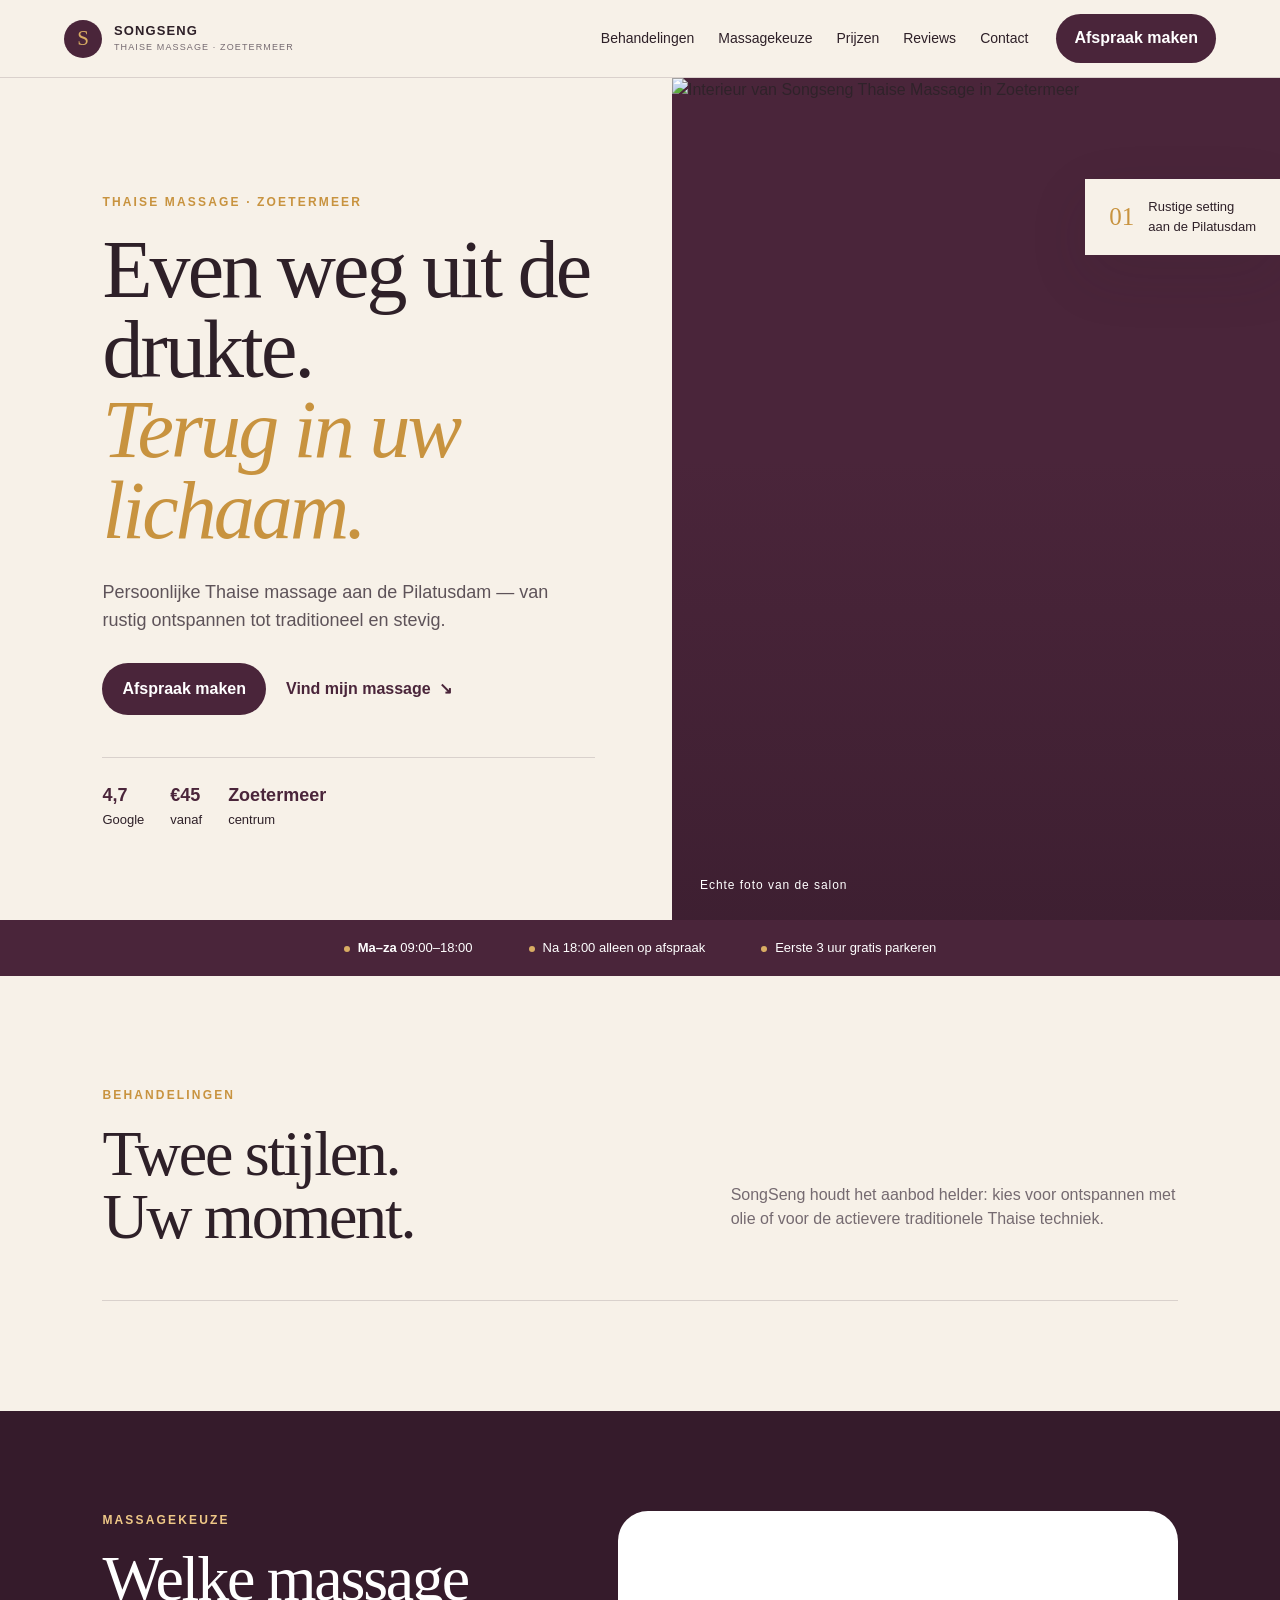
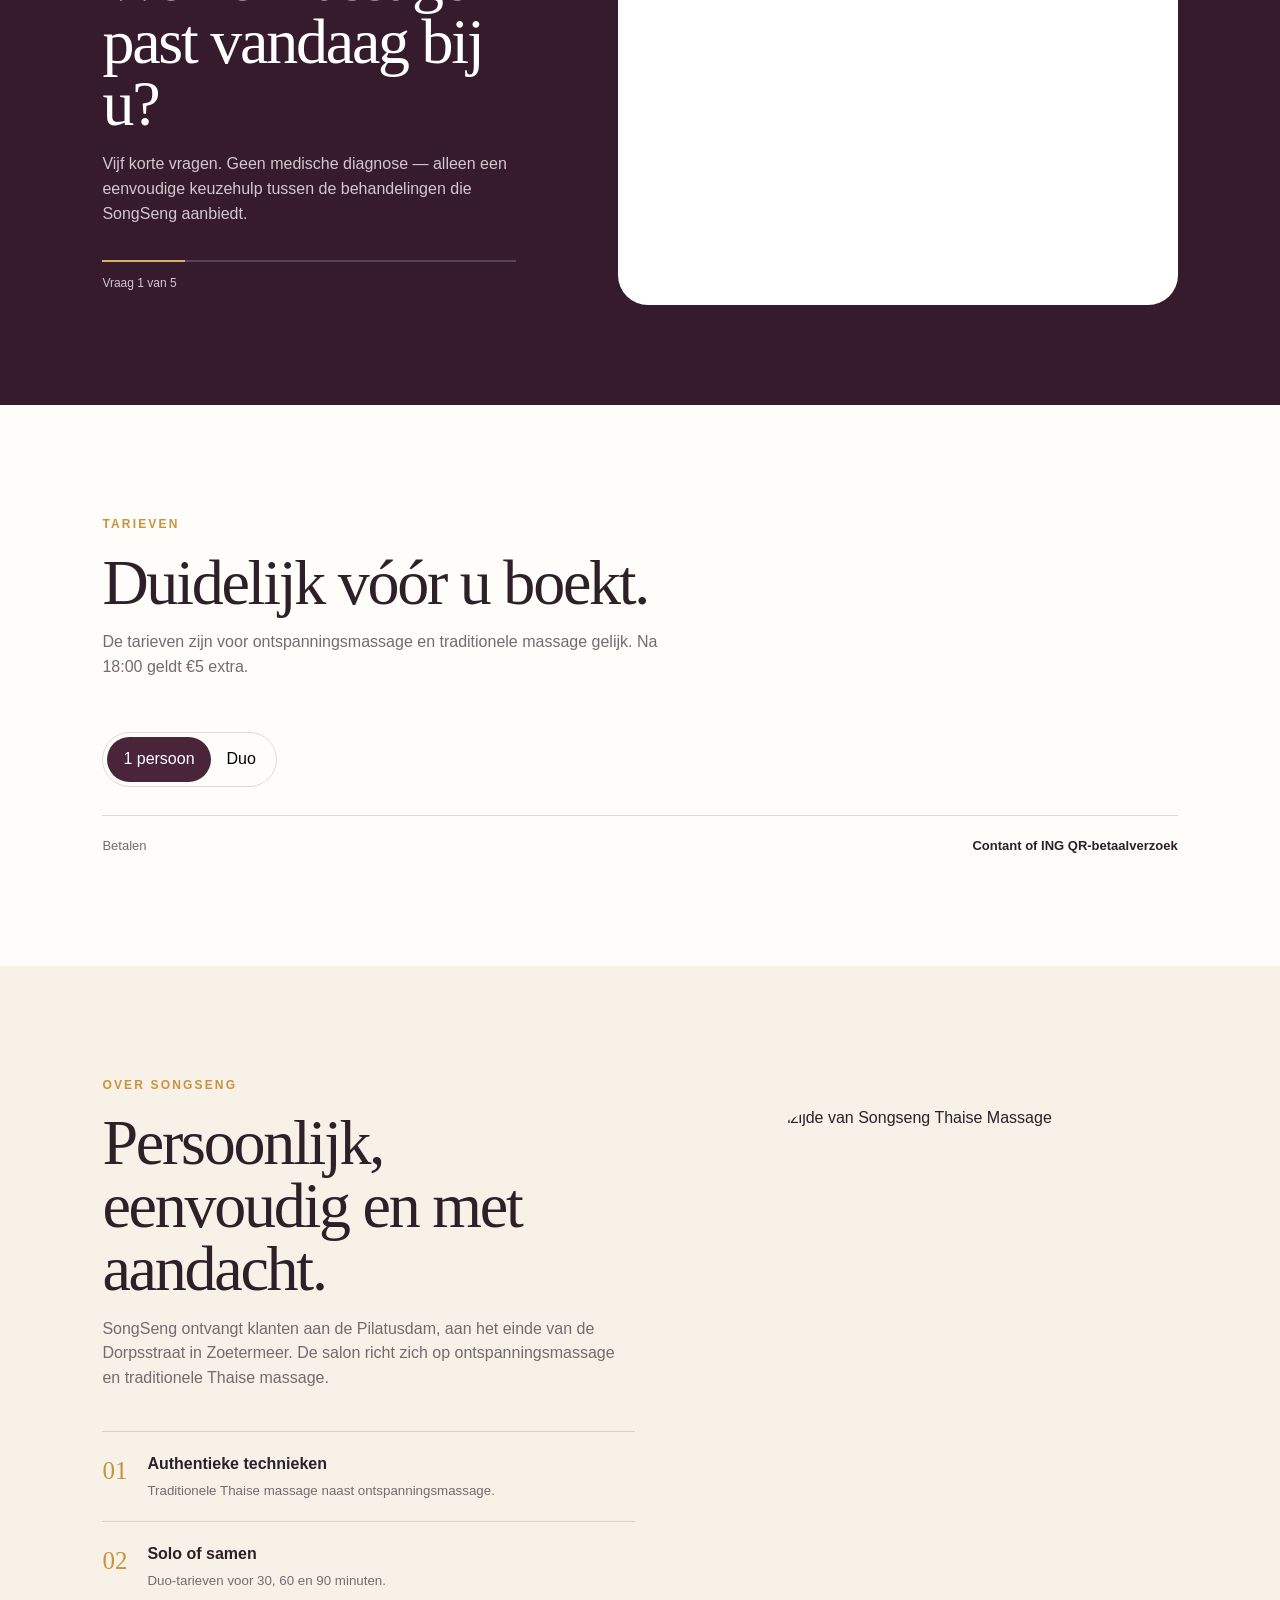
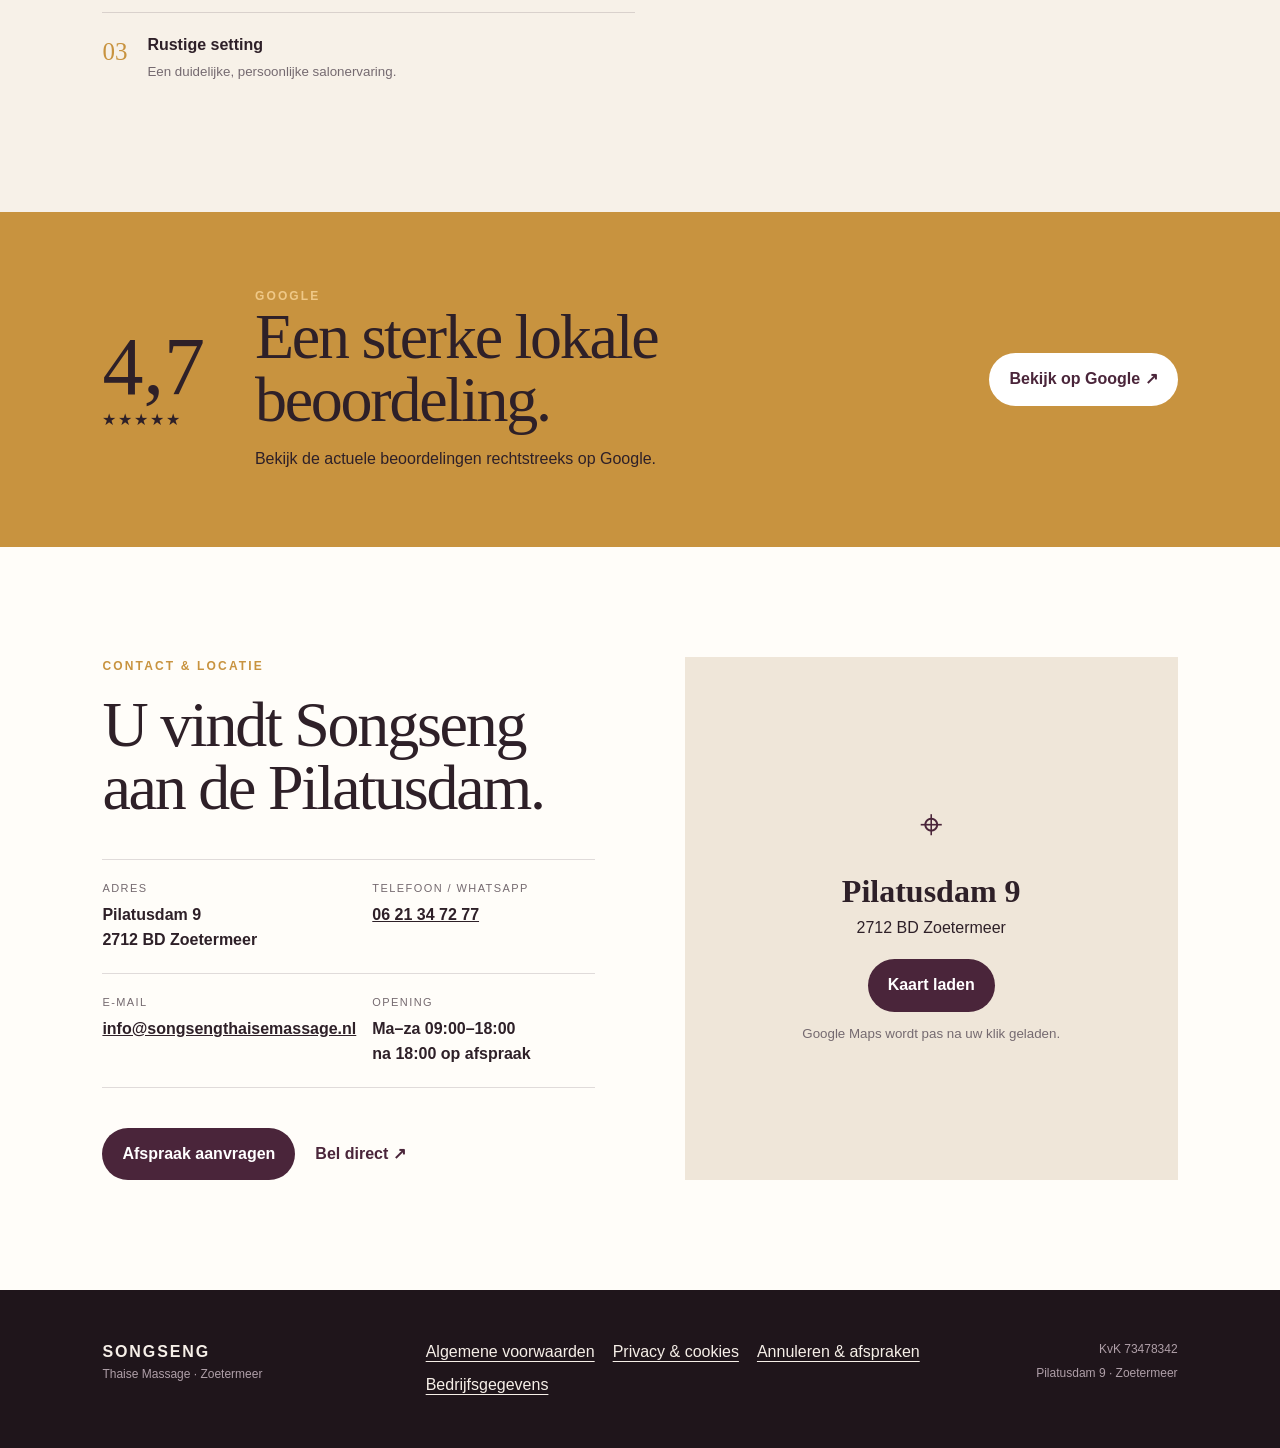
==== index.html @ af32efd1 "Add SongSeng website" ====
<!doctype html>
<html lang="nl">
<head>
  <meta charset="utf-8">
  <meta name="viewport" content="width=device-width, initial-scale=1, viewport-fit=cover">
  <title>Thaise massage Zoetermeer | Songseng Thaise Massage</title>
  <meta name="description" content="Ontspanningsmassage en traditionele Thaise massage in Zoetermeer. Bekijk behandelingen, prijzen en vraag eenvoudig een afspraak aan via WhatsApp.">
  <meta name="robots" content="index,follow">
  <link rel="canonical" href="https://www.songsengthaisemassage.nl/">
  <meta property="og:type" content="website">
  <meta property="og:title" content="Thaise massage Zoetermeer | Songseng Thaise Massage">
  <meta property="og:description" content="Ontspanningsmassage en traditionele Thaise massage aan de Pilatusdam in Zoetermeer.">
  <meta property="og:url" content="https://www.songsengthaisemassage.nl/">
  <meta name="theme-color" content="#4a253a">
  <link rel="preconnect" href="https://4eec5b7dc6.clvaw-cdnwnd.com" crossorigin>
  <link rel="stylesheet" href="/styles.css">
  <script type="application/ld+json">
  {
    "@context":"https://schema.org",
    "@type":"MassageTherapist",
    "name":"Songseng Thaise Massage",
    "url":"https://www.songsengthaisemassage.nl/",
    "telephone":"+31621347277",
    "email":"info@songsengthaisemassage.nl",
    "address":{"@type":"PostalAddress","streetAddress":"Pilatusdam 9","postalCode":"2712 BD","addressLocality":"Zoetermeer","addressCountry":"NL"},
    "openingHoursSpecification":[{"@type":"OpeningHoursSpecification","dayOfWeek":["Monday","Tuesday","Wednesday","Thursday","Friday","Saturday"],"opens":"09:00","closes":"18:00"}],
    "priceRange":"€45–€190"
  }
  </script>
</head>
<body>
  <header class="site-header" id="top">
    <a class="brand" href="#top" aria-label="Songseng homepage">
      <span class="brand-mark" aria-hidden="true">S</span>
      <span class="brand-copy"><strong>SONGSENG</strong><small>THAISE MASSAGE · ZOETERMEER</small></span>
    </a>
    <nav class="desktop-nav" aria-label="Hoofdnavigatie">
      <a href="#behandelingen">Behandelingen</a>
      <a href="#massagekeuze">Massagekeuze</a>
      <a href="#prijzen">Prijzen</a>
      <a href="#reviews">Reviews</a>
      <a href="#contact">Contact</a>
    </nav>
    <button class="header-cta" type="button" data-book>Afspraak maken</button>
    <button class="menu-toggle" type="button" aria-label="Menu openen" aria-expanded="false"><span></span><span></span></button>
  </header>

  <div class="mobile-menu" aria-hidden="true">
    <a href="#behandelingen">Behandelingen</a>
    <a href="#massagekeuze">Massagekeuze</a>
    <a href="#prijzen">Prijzen</a>
    <a href="#reviews">Reviews</a>
    <a href="#contact">Contact</a>
    <button type="button" data-book>Afspraak maken</button>
  </div>

  <main>
    <section class="hero">
      <div class="hero-copy">
        <p class="eyebrow">Thaise massage · Zoetermeer</p>
        <h1>Even weg uit de drukte.<br><em>Terug in uw lichaam.</em></h1>
        <p class="hero-lead">Persoonlijke Thaise massage aan de Pilatusdam — van rustig ontspannen tot traditioneel en stevig.</p>
        <div class="hero-actions">
          <button class="btn primary" type="button" data-book>Afspraak maken</button>
          <a class="btn text-btn" href="#massagekeuze">Vind mijn massage <span>↘</span></a>
        </div>
        <div class="trust-line" aria-label="Praktische informatie">
          <span><strong>4,7</strong> Google</span>
          <span><strong>€45</strong> vanaf</span>
          <span><strong>Zoetermeer</strong> centrum</span>
        </div>
      </div>

      <div class="hero-visual">
        <figure class="hero-photo-wrap">
          <img src="https://4eec5b7dc6.clvaw-cdnwnd.com/18ef1cdde6d41050ac5a4c09dc4fcab1/200000014-e4531e54e0/IMG20190111125840-0.jpg?ph=4eec5b7dc6" alt="Interieur van Songseng Thaise Massage in Zoetermeer" class="hero-photo">
          <figcaption>Echte foto van de salon</figcaption>
        </figure>
        <div class="hero-note"><span>01</span><p>Rustige setting<br>aan de Pilatusdam</p></div>
      </div>
    </section>

    <section class="intro-band" aria-label="Openingstijden">
      <div><span class="dot"></span><strong>Ma–za</strong> 09:00–18:00</div>
      <div><span class="dot"></span>Na 18:00 alleen op afspraak</div>
      <div><span class="dot"></span>Eerste 3 uur gratis parkeren</div>
    </section>

    <section class="section treatments" id="behandelingen">
      <div class="section-heading split-heading">
        <div><p class="eyebrow">Behandelingen</p><h2>Twee stijlen.<br>Uw moment.</h2></div>
        <p>SongSeng houdt het aanbod helder: kies voor ontspannen met olie of voor de actievere traditionele Thaise techniek.</p>
      </div>
      <div id="treatment-list" class="treatment-list" aria-live="polite"></div>
    </section>

    <section class="quiz-section" id="massagekeuze">
      <div class="quiz-intro">
        <p class="eyebrow light">Massagekeuze</p>
        <h2>Welke massage past vandaag bij u?</h2>
        <p>Vijf korte vragen. Geen medische diagnose — alleen een eenvoudige keuzehulp tussen de behandelingen die SongSeng aanbiedt.</p>
        <div class="quiz-meter"><span id="quiz-progress"></span></div>
        <p class="quiz-count"><span id="quiz-step-label">Vraag 1</span> van 5</p>
      </div>
      <div class="quiz-card" id="quiz-card"></div>
    </section>

    <section class="section prices" id="prijzen">
      <div class="section-heading">
        <p class="eyebrow">Tarieven</p>
        <h2>Duidelijk vóór u boekt.</h2>
        <p>De tarieven zijn voor ontspanningsmassage en traditionele massage gelijk. Na 18:00 geldt €5 extra.</p>
      </div>
      <div class="price-switch" role="tablist" aria-label="Prijssoort">
        <button type="button" class="active" data-price-mode="solo">1 persoon</button>
        <button type="button" data-price-mode="duo">Duo</button>
      </div>
      <div class="price-grid" id="price-grid"></div>
      <div class="price-foot"><span>Betalen</span><strong>Contant of ING QR-betaalverzoek</strong></div>
    </section>

    <section class="about-section" id="over-ons">
      <div class="about-copy">
        <p class="eyebrow">Over Songseng</p>
        <h2>Persoonlijk, eenvoudig en met aandacht.</h2>
        <p>SongSeng ontvangt klanten aan de Pilatusdam, aan het einde van de Dorpsstraat in Zoetermeer. De salon richt zich op ontspanningsmassage en traditionele Thaise massage.</p>
        <ol class="principles">
          <li><span>01</span><div><strong>Authentieke technieken</strong><small>Traditionele Thaise massage naast ontspanningsmassage.</small></div></li>
          <li><span>02</span><div><strong>Solo of samen</strong><small>Duo-tarieven voor 30, 60 en 90 minuten.</small></div></li>
          <li><span>03</span><div><strong>Rustige setting</strong><small>Een duidelijke, persoonlijke salonervaring.</small></div></li>
        </ol>
      </div>
      <figure class="about-photo">
        <img src="https://4eec5b7dc6.clvaw-cdnwnd.com/18ef1cdde6d41050ac5a4c09dc4fcab1/200000014-e4531e54e0/IMG20190111125840-0.jpg?ph=4eec5b7dc6" alt="Binnenzijde van Songseng Thaise Massage">
      </figure>
    </section>

    <section class="review-strip" id="reviews">
      <div class="review-score"><span>4,7</span><div class="stars" aria-label="4,7 van 5 sterren">★★★★★</div></div>
      <div class="review-copy">
        <p class="eyebrow light">Google</p>
        <h2>Een sterke lokale beoordeling.</h2>
        <p>Bekijk de actuele beoordelingen rechtstreeks op Google.</p>
      </div>
      <a class="btn review-btn" href="https://www.google.com/search?q=Songseng+Thaise+Massage+Zoetermeer+reviews" target="_blank" rel="noopener">Bekijk op Google ↗</a>
    </section>

    <section class="contact-section" id="contact">
      <div class="contact-copy">
        <p class="eyebrow">Contact & locatie</p>
        <h2>U vindt Songseng aan de Pilatusdam.</h2>
        <div class="contact-grid">
          <div><span>Adres</span><strong>Pilatusdam 9<br>2712 BD Zoetermeer</strong></div>
          <div><span>Telefoon / WhatsApp</span><a href="tel:+31621347277">06 21 34 72 77</a></div>
          <div><span>E-mail</span><a href="mailto:info@songsengthaisemassage.nl">info@songsengthaisemassage.nl</a></div>
          <div><span>Opening</span><strong>Ma–za 09:00–18:00<br>na 18:00 op afspraak</strong></div>
        </div>
        <div class="contact-actions">
          <button class="btn primary" type="button" data-book>Afspraak aanvragen</button>
          <a class="btn text-btn" href="tel:+31621347277">Bel direct ↗</a>
        </div>
      </div>
      <div class="map-shell" id="map-shell">
        <div class="map-placeholder">
          <span class="map-pin">⌖</span>
          <h3>Pilatusdam 9</h3>
          <p>2712 BD Zoetermeer</p>
          <button class="btn primary" type="button" id="load-map">Kaart laden</button>
          <small>Google Maps wordt pas na uw klik geladen.</small>
        </div>
      </div>
    </section>
  </main>

  <footer>
    <div class="footer-brand"><strong>SONGSENG</strong><span>Thaise Massage · Zoetermeer</span></div>
    <div class="footer-links">
      <button type="button" data-legal="terms">Algemene voorwaarden</button>
      <button type="button" data-legal="privacy">Privacy & cookies</button>
      <button type="button" data-legal="cancellation">Annuleren & afspraken</button>
      <button type="button" data-legal="company">Bedrijfsgegevens</button>
    </div>
    <div class="footer-meta"><span>KvK 73478342</span><span>Pilatusdam 9 · Zoetermeer</span></div>
  </footer>

  <button class="sticky-book" type="button" data-book>Afspraak maken</button>

  <div class="modal" id="treatment-modal" aria-hidden="true">
    <div class="modal-backdrop" data-close></div>
    <div class="modal-panel" role="dialog" aria-modal="true" aria-label="Behandeling">
      <button class="modal-close" type="button" data-close aria-label="Sluiten">×</button>
      <div id="treatment-modal-content"></div>
    </div>
  </div>

  <div class="modal" id="booking-modal" aria-hidden="true">
    <div class="modal-backdrop" data-close></div>
    <div class="modal-panel booking-panel" role="dialog" aria-modal="true" aria-labelledby="booking-title">
      <button class="modal-close" type="button" data-close aria-label="Sluiten">×</button>
      <p class="eyebrow">Afspraak aanvragen</p>
      <h2 id="booking-title">Wanneer komt het u uit?</h2>
      <p class="modal-intro">Dit is een afspraakaanvraag. Songseng bevestigt via WhatsApp of het gekozen moment beschikbaar is.</p>
      <form id="booking-form">
        <label>Behandeling
          <select id="book-treatment" required></select>
        </label>
        <div class="form-row">
          <label>Voor wie
            <select id="book-party" required><option value="solo">1 persoon</option><option value="duo">Duo</option></select>
          </label>
          <label>Duur
            <select id="book-duration" required><option value="30">30 minuten</option><option value="60" selected>60 minuten</option><option value="90">90 minuten</option></select>
          </label>
        </div>
        <div class="form-row">
          <label>Datum<input id="book-date" type="date" required></label>
          <label>Gewenste tijd<input id="book-time" type="time" required></label>
        </div>
        <label>Naam<input id="book-name" type="text" autocomplete="name" required></label>
        <label>Opmerking <span>optioneel</span><textarea id="book-note" rows="3"></textarea></label>
        <div class="booking-summary"><span>Prijsindicatie</span><strong id="book-price">€70</strong></div>
        <button class="btn primary full" type="submit">Verstuur via WhatsApp</button>
      </form>
    </div>
  </div>

  <div class="modal" id="legal-modal" aria-hidden="true">
    <div class="modal-backdrop" data-close></div>
    <div class="modal-panel" role="dialog" aria-modal="true" aria-label="Informatie">
      <button class="modal-close" type="button" data-close aria-label="Sluiten">×</button>
      <div id="legal-content"></div>
    </div>
  </div>

  <script src="/script.js" defer></script>
</body>
</html>
---- styles.css ----
:root{
  --ink:#2e2028;--plum:#4a253a;--plum-2:#351b2b;--amber:#c8933f;--gold:#d9ad63;
  --cream:#f7f1e8;--paper:#fffdf9;--muted:#756a70;--line:rgba(46,32,40,.15);--white:#fff;
  --radius:26px;--shadow:0 20px 60px rgba(46,32,40,.12)
}
*{box-sizing:border-box}html{scroll-behavior:smooth}body{margin:0;font-family:Inter,ui-sans-serif,-apple-system,BlinkMacSystemFont,"Segoe UI",sans-serif;background:var(--cream);color:var(--ink);line-height:1.55}
button,input,select,textarea{font:inherit}button,a{ -webkit-tap-highlight-color:transparent}a{color:inherit}.site-header{position:sticky;top:0;z-index:50;height:78px;display:flex;align-items:center;gap:28px;padding:0 5vw;background:rgba(247,241,232,.94);backdrop-filter:blur(16px);border-bottom:1px solid var(--line)}
.brand{display:flex;align-items:center;gap:12px;text-decoration:none;margin-right:auto}.brand-mark{width:38px;height:38px;border-radius:50%;display:grid;place-items:center;background:var(--plum);color:var(--gold);font-family:Georgia,serif;font-size:21px}.brand-copy{display:flex;flex-direction:column;line-height:1.1;letter-spacing:.07em}.brand-copy strong{font-size:13px}.brand-copy small{font-size:9px;margin-top:5px;color:var(--muted)}
.desktop-nav{display:flex;gap:24px}.desktop-nav a{text-decoration:none;font-size:14px}.header-cta,.mobile-menu button{border:0;border-radius:999px;background:var(--plum);color:#fff;padding:12px 18px;font-weight:700;cursor:pointer}.menu-toggle{display:none;background:none;border:0;padding:12px}.menu-toggle span{display:block;width:24px;height:2px;background:var(--ink);margin:5px 0}.mobile-menu{display:none}
.hero{min-height:calc(100vh - 78px);display:grid;grid-template-columns:1.05fr .95fr;align-items:stretch}.hero-copy{padding:9vw 6vw 7vw 8vw;display:flex;flex-direction:column;justify-content:center}.eyebrow{font-size:12px;letter-spacing:.18em;text-transform:uppercase;font-weight:800;color:var(--amber);margin:0 0 18px}.eyebrow.light{color:#efc887}.hero h1,.section h2,.quiz-section h2,.about-section h2,.review-strip h2,.contact-section h2,.modal-panel h2{font-family:Georgia,"Times New Roman",serif;font-weight:500;letter-spacing:-.035em;line-height:.98;margin:0}.hero h1{font-size:clamp(48px,6.4vw,96px)}.hero h1 em{color:var(--amber);font-weight:500}.hero-lead{max-width:560px;font-size:18px;color:#5e5359;margin:28px 0}.hero-actions,.contact-actions{display:flex;align-items:center;gap:20px;flex-wrap:wrap}.btn{border:0;border-radius:999px;padding:14px 20px;font-weight:800;cursor:pointer;text-decoration:none;display:inline-flex;align-items:center;justify-content:center;gap:8px}.btn.primary{background:var(--plum);color:#fff}.btn.text-btn{background:transparent;padding-left:0;color:var(--plum)}.trust-line{display:flex;gap:26px;margin-top:42px;padding-top:24px;border-top:1px solid var(--line);font-size:13px;flex-wrap:wrap}.trust-line strong{display:block;font-size:18px;color:var(--plum)}
.hero-visual{position:relative;min-height:620px;background:var(--plum)}.hero-photo-wrap{margin:0;height:100%;position:relative}.hero-photo{width:100%;height:100%;object-fit:cover;display:block;filter:saturate(.95) contrast(.98)}.hero-photo-wrap:after{content:"";position:absolute;inset:0;background:linear-gradient(180deg,transparent 45%,rgba(53,27,43,.58))}.hero-photo-wrap figcaption{position:absolute;z-index:2;left:28px;bottom:26px;color:#fff;font-size:12px;letter-spacing:.08em}.hero-note{position:absolute;right:0;top:12%;background:var(--cream);padding:18px 24px;display:flex;gap:14px;align-items:center;box-shadow:var(--shadow)}.hero-note span{font-family:Georgia,serif;color:var(--amber);font-size:25px}.hero-note p{margin:0;font-size:13px}
.intro-band{display:flex;justify-content:center;gap:56px;padding:18px 5vw;background:var(--plum);color:#fff;font-size:13px}.dot{width:6px;height:6px;border-radius:50%;background:var(--gold);display:inline-block;margin-right:8px}
.section{padding:110px 8vw}.section-heading{max-width:780px;margin-bottom:52px}.split-heading{max-width:none;display:grid;grid-template-columns:1fr .85fr;align-items:end;gap:8vw}.section h2,.quiz-section h2,.about-section h2,.review-strip h2,.contact-section h2{font-size:clamp(40px,5vw,70px)}.section-heading>p:last-child,.split-heading>p{color:var(--muted);max-width:560px}.treatment-list{border-top:1px solid var(--line)}.treatment-row{display:grid;grid-template-columns:70px 1.2fr 1fr auto;gap:24px;align-items:center;padding:28px 0;border-bottom:1px solid var(--line)}.treatment-index{font-family:Georgia,serif;color:var(--amber);font-size:27px}.treatment-row h3{font-family:Georgia,serif;font-size:30px;font-weight:500;margin:0 0 6px}.treatment-row p{margin:0;color:var(--muted)}.treatment-meta{display:flex;gap:8px;flex-wrap:wrap}.chip{border:1px solid var(--line);border-radius:999px;padding:7px 10px;font-size:11px}.treatment-actions{display:flex;gap:8px}.small-btn{border:1px solid var(--line);background:transparent;border-radius:999px;padding:10px 13px;cursor:pointer}.small-btn.book{background:var(--plum);color:#fff;border-color:var(--plum)}
.quiz-section{background:var(--plum-2);color:#fff;padding:100px 8vw;display:grid;grid-template-columns:.85fr 1.15fr;gap:8vw}.quiz-intro p{color:#d4c7cf}.quiz-meter{height:2px;background:rgba(255,255,255,.18);margin-top:34px}.quiz-meter span{height:100%;width:20%;display:block;background:var(--gold);transition:width .3s ease}.quiz-count{font-size:12px}.quiz-card{background:#fff;color:var(--ink);padding:42px;border-radius:30px;min-height:390px}.quiz-card h3{font-family:Georgia,serif;font-size:34px;font-weight:500;margin:0 0 24px}.quiz-options{display:grid;gap:10px}.quiz-option{border:1px solid var(--line);background:#fff;border-radius:16px;padding:16px 18px;text-align:left;cursor:pointer;transition:.18s}.quiz-option:hover,.quiz-option:focus-visible{transform:translateX(3px);border-color:var(--amber)}.quiz-result{display:flex;flex-direction:column;gap:14px}.quiz-result .result-tag{display:inline-flex;align-self:flex-start;background:#f5ead7;color:var(--plum);border-radius:999px;padding:7px 10px;font-size:11px;font-weight:800}.quiz-result h3{margin:0}.quiz-result p{color:var(--muted)}
.prices{background:var(--paper)}.price-switch{display:inline-flex;border:1px solid var(--line);padding:4px;border-radius:999px;margin-bottom:28px}.price-switch button{border:0;background:transparent;padding:10px 16px;border-radius:999px;cursor:pointer}.price-switch .active{background:var(--plum);color:#fff}.price-grid{display:grid;grid-template-columns:repeat(3,1fr);border-top:1px solid var(--line);border-left:1px solid var(--line)}.price-item{padding:30px;border-right:1px solid var(--line);border-bottom:1px solid var(--line)}.price-item span{color:var(--muted);font-size:13px}.price-item strong{display:block;font-family:Georgia,serif;font-size:42px;font-weight:500;margin-top:7px}.price-foot{display:flex;justify-content:space-between;gap:20px;padding-top:20px;color:var(--muted);font-size:13px}.price-foot strong{color:var(--ink)}
.about-section{padding:110px 8vw;display:grid;grid-template-columns:1fr .85fr;gap:7vw;align-items:center}.about-copy>p:not(.eyebrow){color:var(--muted);max-width:600px}.principles{list-style:none;padding:0;margin:40px 0 0}.principles li{display:flex;gap:20px;padding:20px 0;border-top:1px solid var(--line)}.principles li>span{font-family:Georgia,serif;color:var(--amber);font-size:25px}.principles strong,.principles small{display:block}.principles small{color:var(--muted);margin-top:4px}.about-photo{margin:0;aspect-ratio:4/5;overflow:hidden;border-radius:120px 120px 16px 16px}.about-photo img{width:100%;height:100%;object-fit:cover}
.review-strip{padding:75px 8vw;background:var(--amber);display:grid;grid-template-columns:auto 1fr auto;align-items:center;gap:50px}.review-score span{font-family:Georgia,serif;font-size:82px;line-height:1}.stars{letter-spacing:2px}.review-copy p{margin-bottom:0;max-width:620px}.review-btn{background:#fff;color:var(--plum)}
.contact-section{padding:110px 8vw;display:grid;grid-template-columns:1fr 1fr;gap:7vw;background:var(--paper)}.contact-grid{display:grid;grid-template-columns:1fr 1fr;border-top:1px solid var(--line);margin:40px 0}.contact-grid>div{padding:20px 16px 20px 0;border-bottom:1px solid var(--line)}.contact-grid span,.contact-grid strong,.contact-grid a{display:block}.contact-grid span{font-size:11px;text-transform:uppercase;letter-spacing:.13em;color:var(--muted);margin-bottom:6px}.contact-grid a{font-weight:800}.map-shell{min-height:390px;background:#efe6d9;overflow:hidden}.map-placeholder{height:100%;min-height:390px;display:flex;flex-direction:column;align-items:center;justify-content:center;text-align:center;padding:30px}.map-pin{font-size:40px;color:var(--plum)}.map-placeholder h3{font-family:Georgia,serif;font-size:32px;margin:12px 0 0}.map-placeholder p{margin:0 0 18px}.map-placeholder small{margin-top:12px;color:var(--muted)}.map-shell iframe{width:100%;height:100%;min-height:390px;border:0;display:block}
footer{background:#1f151b;color:#f6efe8;padding:50px 8vw;display:grid;grid-template-columns:1fr 2fr auto;gap:36px;align-items:start}.footer-brand{display:flex;flex-direction:column}.footer-brand strong{letter-spacing:.12em}.footer-brand span,.footer-meta{color:#af9fa8;font-size:12px}.footer-links{display:flex;flex-wrap:wrap;gap:8px 18px}.footer-links button{border:0;background:none;color:#f6efe8;padding:0;cursor:pointer;text-decoration:underline;text-underline-offset:4px}.footer-meta{display:flex;flex-direction:column;gap:5px;text-align:right}
.sticky-book{position:fixed;z-index:45;left:16px;right:16px;bottom:16px;border:0;border-radius:999px;background:var(--plum);color:#fff;padding:15px;font-weight:800;box-shadow:0 12px 34px rgba(0,0,0,.25);display:none;transform:translateY(120%);transition:.25s}.sticky-book.visible{transform:translateY(0)}
.modal{position:fixed;z-index:100;inset:0;display:none;align-items:center;justify-content:center;padding:20px}.modal.open{display:flex}.modal-backdrop{position:absolute;inset:0;background:rgba(24,15,20,.68);backdrop-filter:blur(6px)}.modal-panel{position:relative;z-index:2;background:var(--paper);width:min(620px,100%);max-height:90vh;overflow:auto;border-radius:28px;padding:34px;box-shadow:var(--shadow)}.modal-close{position:absolute;right:16px;top:12px;border:0;background:none;font-size:34px;cursor:pointer}.modal-intro{color:var(--muted);padding-right:30px}.modal-panel h2{font-size:42px;margin-bottom:14px}.booking-panel form{display:grid;gap:13px;margin-top:24px}.booking-panel label{display:grid;gap:7px;font-size:12px;font-weight:800}.booking-panel label span{font-weight:400;color:var(--muted)}input,select,textarea{width:100%;border:1px solid var(--line);border-radius:13px;background:#fff;color:var(--ink);padding:0 14px;height:50px;appearance:none;-webkit-appearance:none}textarea{height:auto;min-height:94px;padding-top:13px;resize:vertical}.form-row{display:grid;grid-template-columns:1fr 1fr;gap:12px}.booking-summary{display:flex;justify-content:space-between;padding:14px 0;border-top:1px solid var(--line)}.booking-summary strong{font-size:20px}.full{width:100%}
.legal-text{white-space:pre-line;color:var(--muted)}body.modal-open{overflow:hidden}
@media(max-width:920px){.desktop-nav,.header-cta{display:none}.menu-toggle{display:block}.mobile-menu{position:fixed;z-index:49;top:78px;left:0;right:0;background:var(--cream);padding:24px 5vw 30px;border-bottom:1px solid var(--line);box-shadow:var(--shadow)}.mobile-menu.open{display:grid;gap:16px}.mobile-menu a{text-decoration:none;font-size:18px}.hero{grid-template-columns:1fr}.hero-copy{padding:80px 7vw 60px}.hero-visual{min-height:520px}.intro-band{justify-content:flex-start;overflow:auto;gap:28px}.split-heading,.quiz-section,.about-section,.review-strip,.contact-section{grid-template-columns:1fr}.section,.quiz-section,.about-section,.contact-section{padding:80px 7vw}.split-heading{gap:20px}.treatment-row{grid-template-columns:50px 1fr}.treatment-meta,.treatment-actions{grid-column:2}.review-strip{padding:70px 7vw;gap:24px}.review-btn{justify-self:start}footer{grid-template-columns:1fr}.footer-meta{text-align:left}.sticky-book{display:block}}
@media(max-width:640px){.site-header{height:70px;padding:0 18px}.mobile-menu{top:70px}.brand-copy small{display:none}.hero{min-height:auto}.hero-copy{padding:58px 20px 44px}.hero h1{font-size:46px}.hero-lead{font-size:16px;margin:22px 0}.hero-actions{gap:10px}.hero-actions .btn{width:100%}.trust-line{gap:20px;margin-top:30px}.hero-visual{min-height:390px}.hero-note{top:auto;bottom:18px;right:14px;padding:12px 15px}.hero-photo-wrap figcaption{left:18px;bottom:18px}.intro-band{padding:14px 20px;font-size:12px}.section,.quiz-section,.about-section,.contact-section{padding:66px 20px}.section h2,.quiz-section h2,.about-section h2,.review-strip h2,.contact-section h2{font-size:40px}.section-heading{margin-bottom:34px}.treatment-row{grid-template-columns:38px 1fr;gap:13px;padding:24px 0}.treatment-row h3{font-size:25px}.treatment-actions{display:grid;grid-template-columns:1fr 1fr}.quiz-card{padding:24px;min-height:360px;border-radius:22px}.quiz-card h3{font-size:29px}.price-grid{grid-template-columns:1fr;border-right:1px solid var(--line)}.price-item{display:flex;justify-content:space-between;align-items:end;padding:20px}.price-item strong{font-size:34px}.price-foot{flex-direction:column}.about-section{gap:36px}.about-photo{order:2;aspect-ratio:4/4.6;border-radius:80px 80px 14px 14px}.review-strip{padding:60px 20px}.review-score span{font-size:68px}.contact-grid{grid-template-columns:1fr}.map-placeholder,.map-shell{min-height:260px}.map-shell iframe{min-height:260px}.contact-actions .btn{width:100%}footer{padding:42px 20px 100px}.modal{padding:10px}.modal-panel{border-radius:22px;padding:26px 20px}.modal-panel h2{font-size:34px}.form-row{grid-template-columns:1fr}.booking-panel input,.booking-panel select{height:50px}}
@media(prefers-reduced-motion:reduce){*{scroll-behavior:auto!important;transition:none!important}}
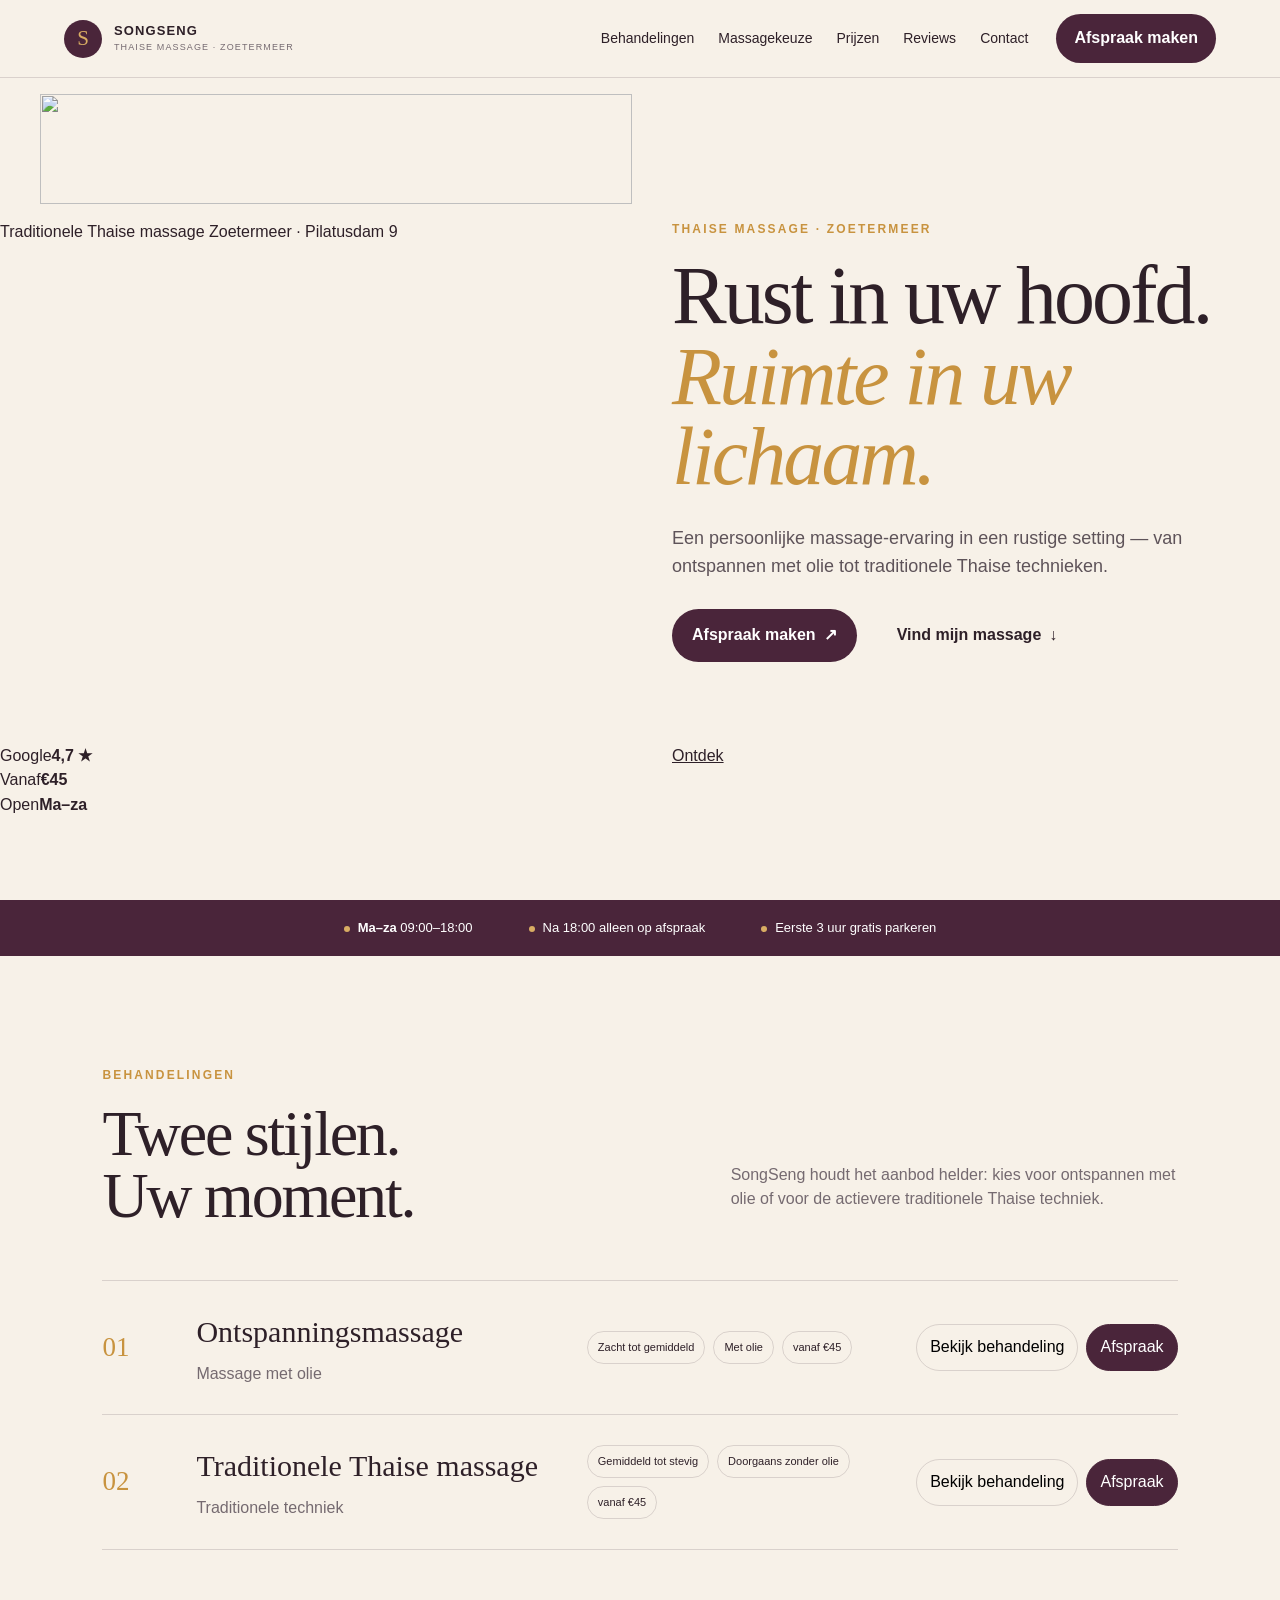
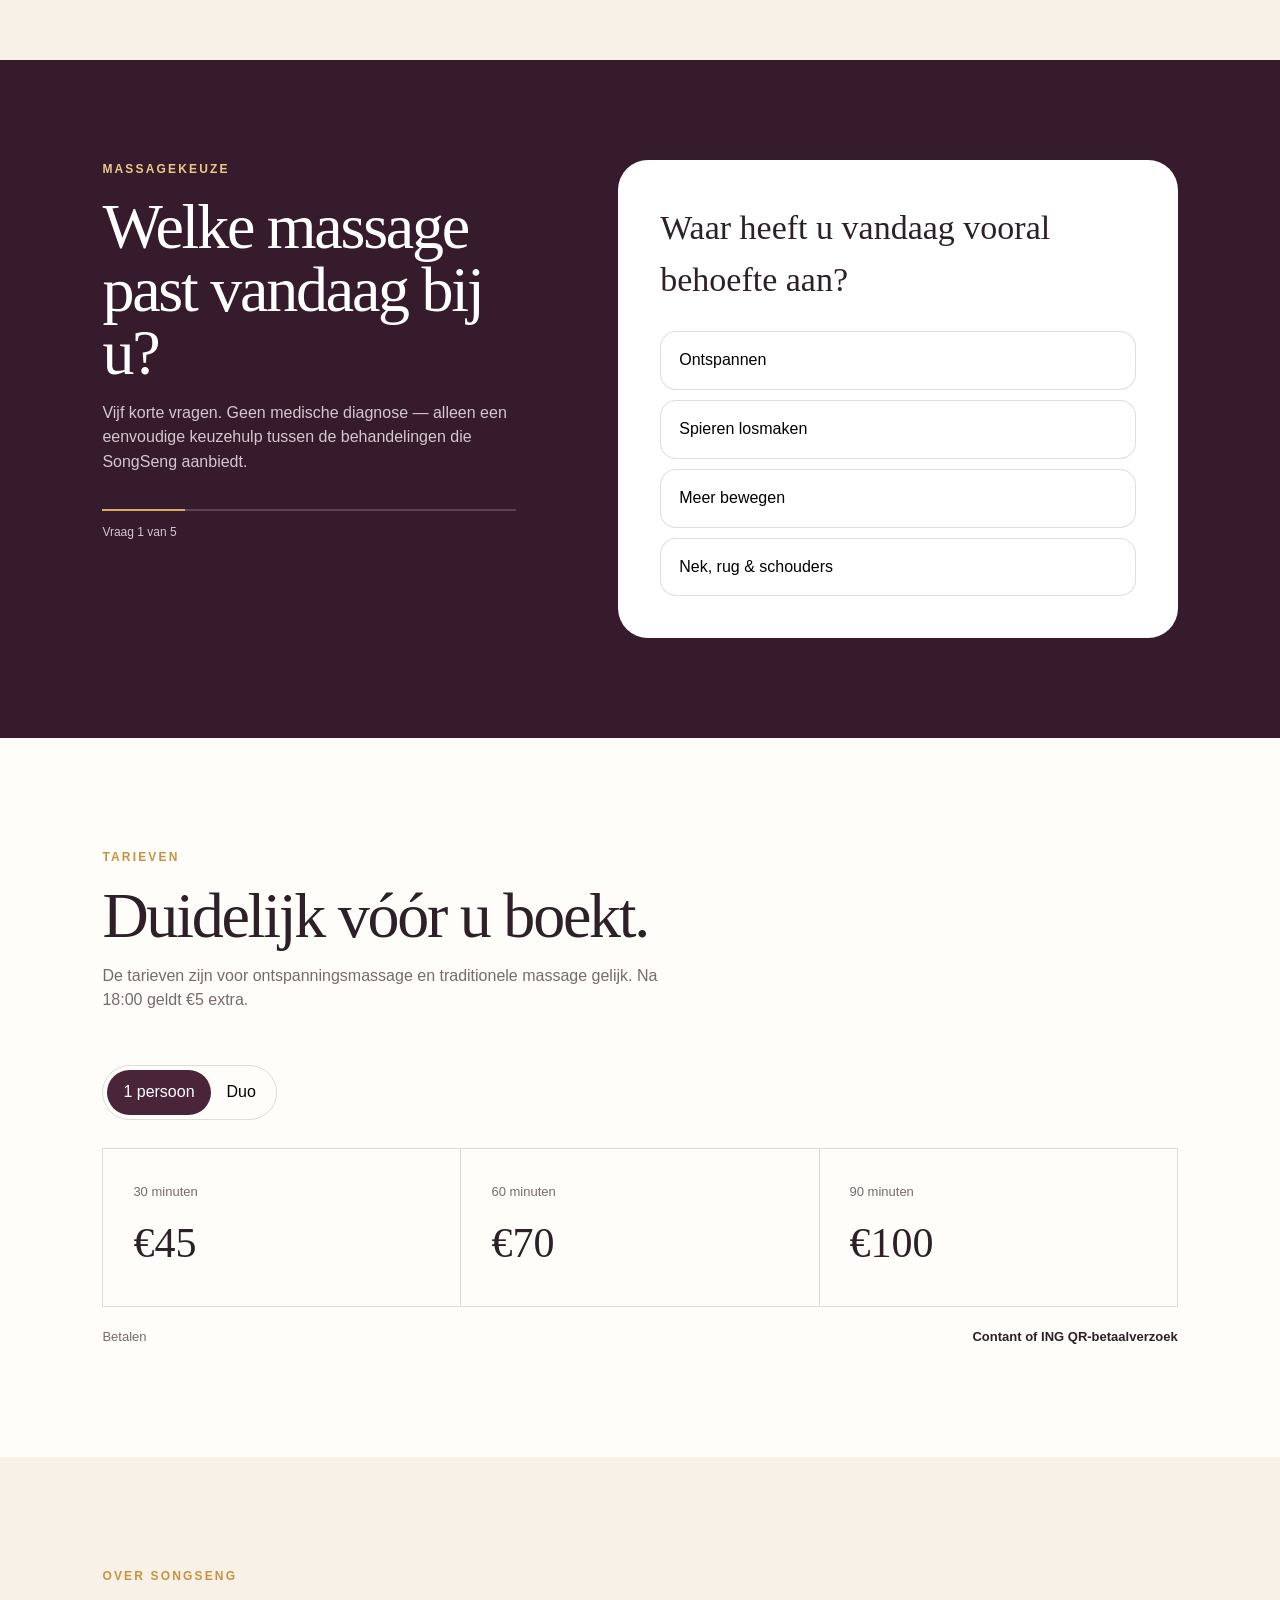
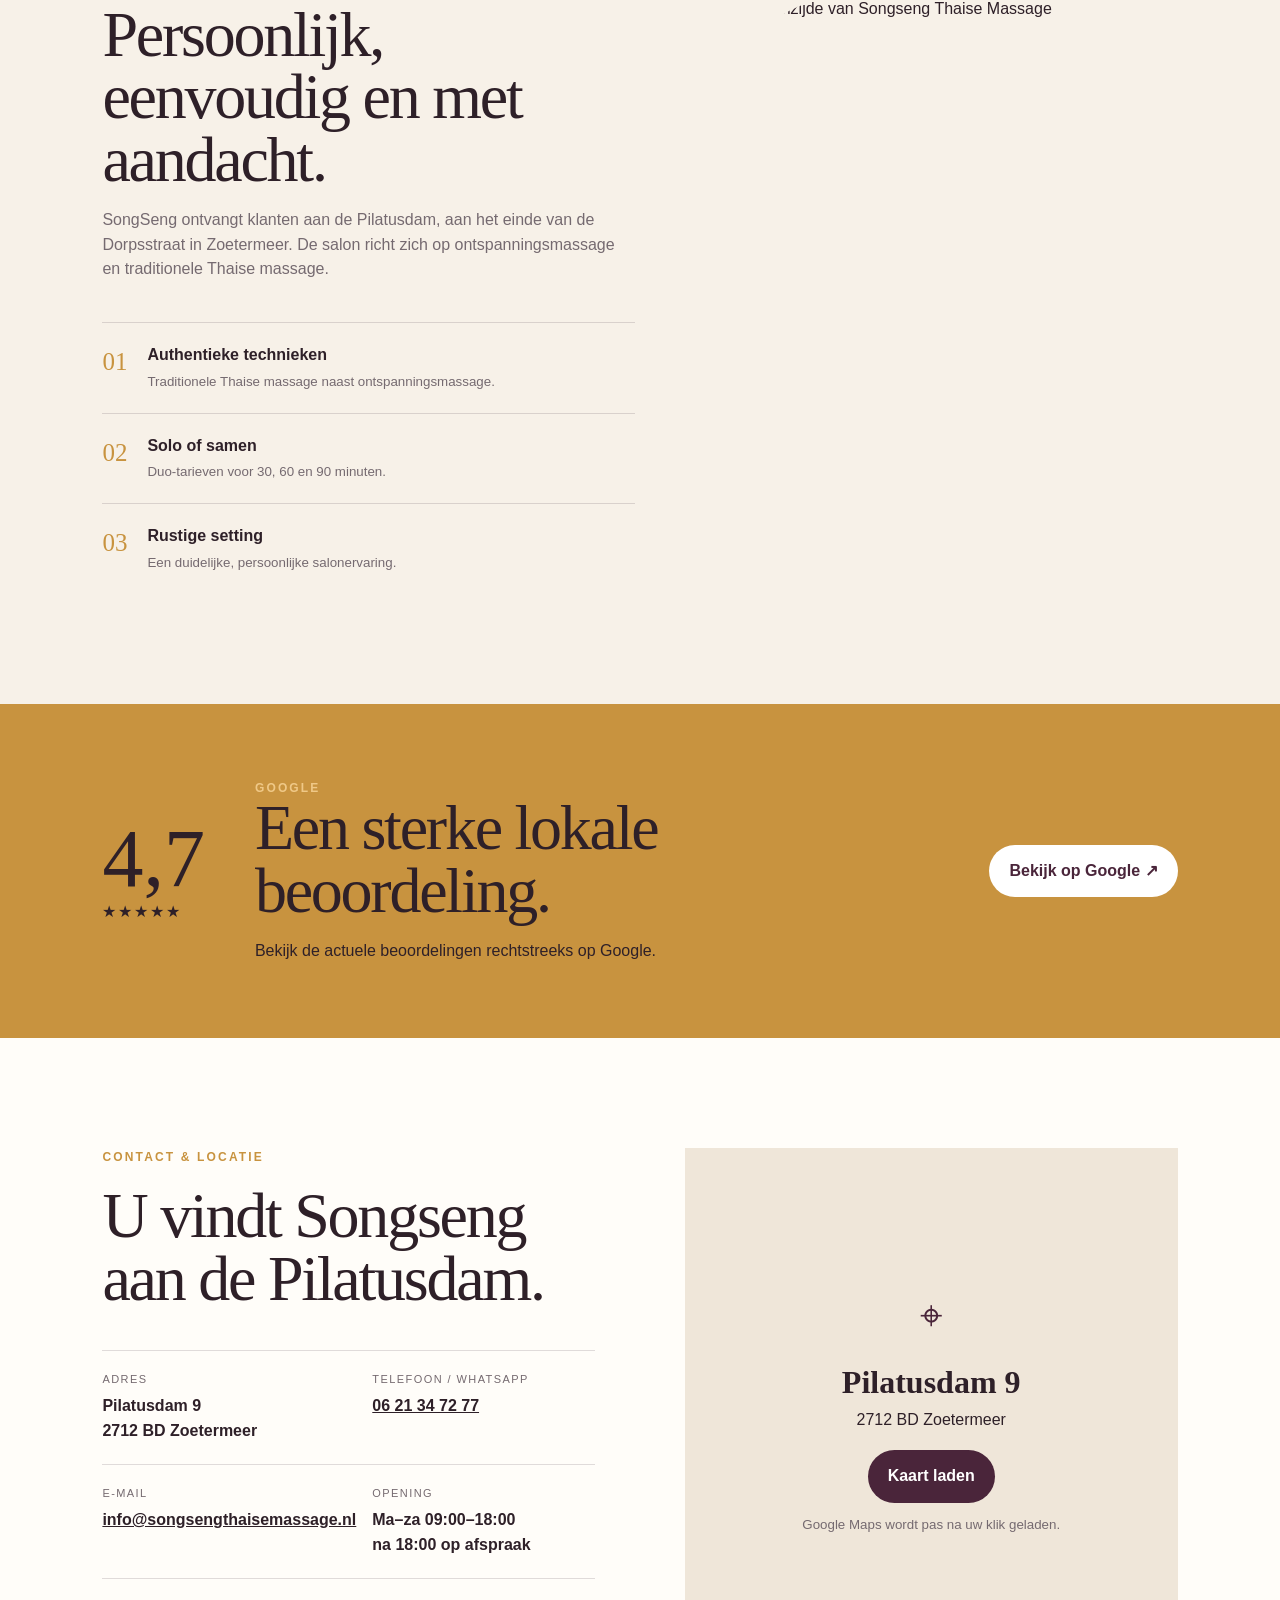
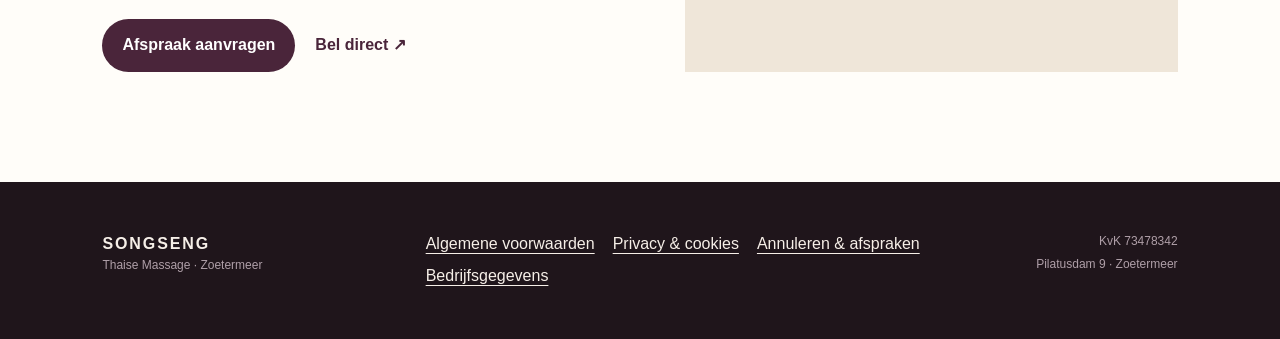
==== commit b87181b9: "Modernize hero with immersive full-screen image" ====
--- a/index.html
+++ b/index.html
@@ -55,29 +55,41 @@
   </div>
 
   <main>
-    <section class="hero">
-      <div class="hero-copy">
-        <p class="eyebrow">Thaise massage · Zoetermeer</p>
-        <h1>Even weg uit de drukte.<br><em>Terug in uw lichaam.</em></h1>
-        <p class="hero-lead">Persoonlijke Thaise massage aan de Pilatusdam — van rustig ontspannen tot traditioneel en stevig.</p>
+    <section class="hero hero-modern">
+      <figure class="hero-media" aria-hidden="true">
+        <img src="https://4eec5b7dc6.clvaw-cdnwnd.com/18ef1cdde6d41050ac5a4c09dc4fcab1/200000014-e4531e54e0/IMG20190111125840-0.jpg?ph=4eec5b7dc6" alt="" class="hero-photo">
+      </figure>
+      <div class="hero-overlay"></div>
+
+      <div class="hero-topline">
+        <span>Traditionele Thaise massage</span>
+        <span>Zoetermeer · Pilatusdam 9</span>
+      </div>
+
+      <div class="hero-content">
+        <p class="eyebrow hero-eyebrow">Thaise massage · Zoetermeer</p>
+        <h1>Rust in uw hoofd.<br><em>Ruimte in uw lichaam.</em></h1>
+        <p class="hero-lead">Een persoonlijke massage-ervaring in een rustige setting — van ontspannen met olie tot traditionele Thaise technieken.</p>
+
         <div class="hero-actions">
-          <button class="btn primary" type="button" data-book>Afspraak maken</button>
-          <a class="btn text-btn" href="#massagekeuze">Vind mijn massage <span>↘</span></a>
-        </div>
-        <div class="trust-line" aria-label="Praktische informatie">
-          <span><strong>4,7</strong> Google</span>
-          <span><strong>€45</strong> vanaf</span>
-          <span><strong>Zoetermeer</strong> centrum</span>
-        </div>
-      </div>
-
-      <div class="hero-visual">
-        <figure class="hero-photo-wrap">
-          <img src="https://4eec5b7dc6.clvaw-cdnwnd.com/18ef1cdde6d41050ac5a4c09dc4fcab1/200000014-e4531e54e0/IMG20190111125840-0.jpg?ph=4eec5b7dc6" alt="Interieur van Songseng Thaise Massage in Zoetermeer" class="hero-photo">
-          <figcaption>Echte foto van de salon</figcaption>
-        </figure>
-        <div class="hero-note"><span>01</span><p>Rustige setting<br>aan de Pilatusdam</p></div>
-      </div>
+          <button class="btn primary hero-primary" type="button" data-book>
+            <span>Afspraak maken</span><span aria-hidden="true">↗</span>
+          </button>
+          <a class="btn hero-secondary" href="#massagekeuze">
+            <span>Vind mijn massage</span><span aria-hidden="true">↓</span>
+          </a>
+        </div>
+      </div>
+
+      <div class="hero-facts" aria-label="Praktische informatie">
+        <div><span class="hero-fact-label">Google</span><strong>4,7 ★</strong></div>
+        <div><span class="hero-fact-label">Vanaf</span><strong>€45</strong></div>
+        <div><span class="hero-fact-label">Open</span><strong>Ma–za</strong></div>
+      </div>
+
+      <a class="hero-scroll" href="#behandelingen" aria-label="Scroll naar behandelingen">
+        <span>Ontdek</span><span class="scroll-line" aria-hidden="true"></span>
+      </a>
     </section>
 
     <section class="intro-band" aria-label="Openingstijden">
